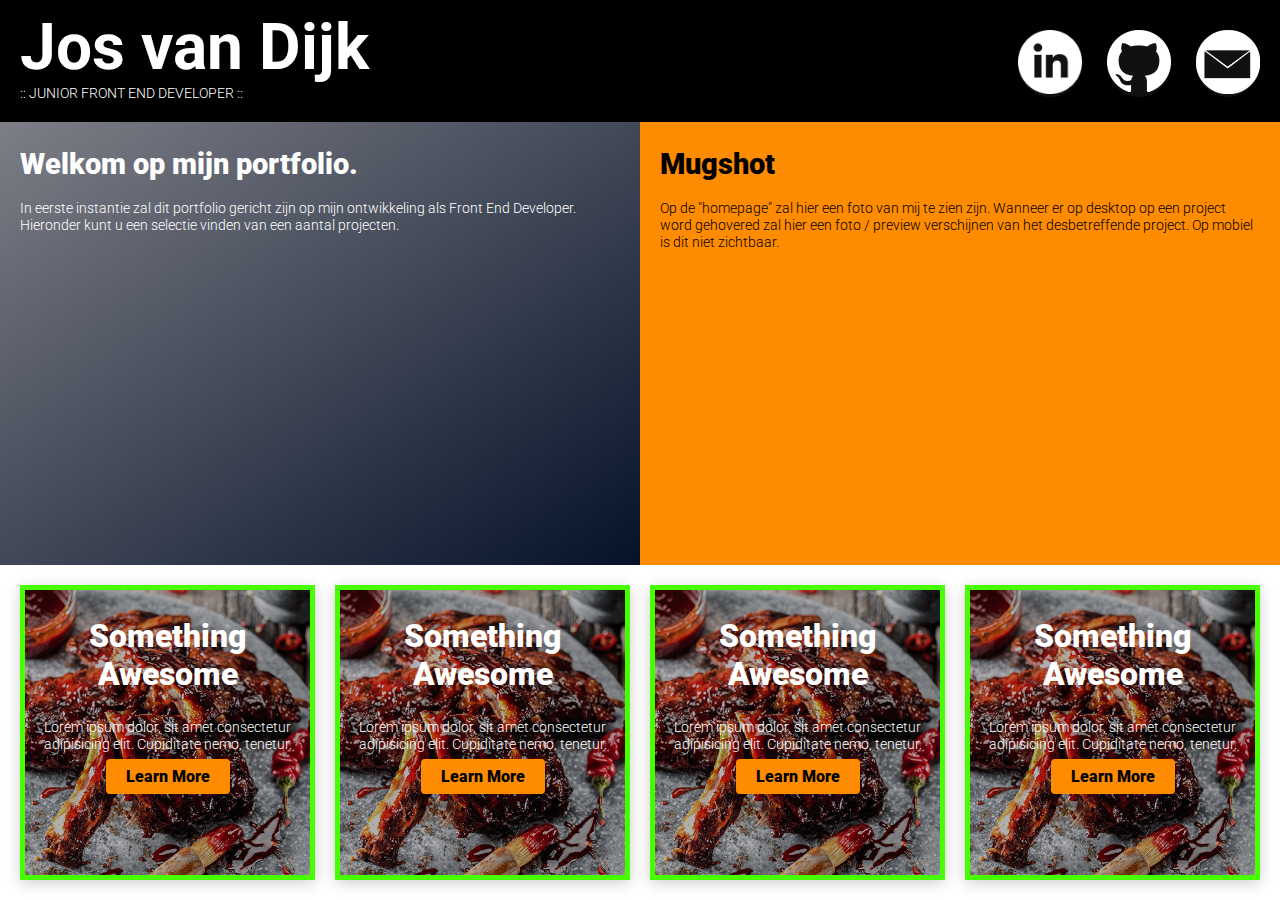
==== index.html @ 9aec27dd "fixed some errors with responsive squares" ====
<!DOCTYPE html>
<html>
  <head>
    <meta charset="UTF-8">
    <meta name="viewport" content="width=device-width, initial-scale=1">
    <link rel="stylesheet" type="text/css" href="style.css" />
    <script defer src="script.js"></script>
    <title>Portfolio GRID CSS</title>
    <link rel="preconnect" href="https://fonts.googleapis.com">
    <link rel="preconnect" href="https://fonts.gstatic.com" crossorigin>
    <link href="https://fonts.googleapis.com/css2?family=Roboto:wght@100;300;400;500;700;900&display=swap" rel="stylesheet">
  </head>

  <body>

    <div class="portfolio-container">

      <div class="name">
          <h1>Jos van Dijk</h1>
          <p>:: Junior Front End Developer ::</p>
      </div>

      <div class="contact">

        <div class="contact-container">

          <div class="icon linkedin">
            <a href="https://www.linkedin.com/in/josvandijk79/" target="blank_"><img src="images\LinkedInWhite.png" alt="LinkedIN" style="width:64px;height:64px;"></a>
          </div>

          <div class="icon github">
            <a href="https://github.com/stickstaart" target="blank_"><img src="images\GitHub_logo\GitHub-Mark-Light-64px.png" alt="GitHub_logo"></a>
          </div>

          <div class="icon mail">
            <a href="mailto:jzvndk@gmail.com" target="blank_"><img src="images\ContactMe.png" alt="ContactMe" style="width:64px;height:64px"></a>
          </div>

        </div>
        
      </div>
      <div class="main1">
        <h1>Welkom op mijn portfolio.</h1>
        <p>In eerste instantie zal dit portfolio gericht zijn op mijn ontwikkeling als Front End Developer. Hieronder kunt u een selectie vinden van een aantal projecten.</p>
      </div>

      <div class="main2">
        <h1>Mugshot</h1>
        <p>Op de "homepage" zal hier een foto van mij te zien zijn. Wanneer er op desktop op een project word gehovered zal hier een foto / preview verschijnen van het desbetreffende project. Op mobiel is dit niet zichtbaar.</p>
      </div>

      <div class="projects">
        <div class="projects-container">

          <div class="project project1">
            <div class="project-content">
              <h2 class="project-title">Something Awesome</h2>
              <p class="project-body">Lorem ipsum dolor, sit amet consectetur adipisicing elit. Cupiditate nemo, tenetur.</p>
              <a href="#" class="button">Learn More</a>
            </div>
          </div>

          <div class="project project2">
            <div class="project-content">
              <h2 class="project-title">Something Awesome</h2>
              <p class="project-body">Lorem ipsum dolor, sit amet consectetur adipisicing elit. Cupiditate nemo, tenetur.</p>
              <a href="#" class="button">Learn More</a>
            </div>
          </div>

          <div class="project project3">
            <div class="project-content">
              <h2 class="project-title">Something Awesome</h2>
              <p class="project-body">Lorem ipsum dolor, sit amet consectetur adipisicing elit. Cupiditate nemo, tenetur.</p>
              <a href="#" class="button">Learn More</a>
            </div>
          </div>

          <div class="project project4">
            <div class="project-content">
              <h2 class="project-title">Something Awesome</h2>
              <p class="project-body">Lorem ipsum dolor, sit amet consectetur adipisicing elit. Cupiditate nemo, tenetur.</p>
              <a href="#" class="button">Learn More</a>
            </div>
          </div>
          
        </div>

      </div>

    </div>

  </body>
</html>
---- style.css ----
body {
  margin: 0;
  font-family: 'Roboto', sans-serif;
  font-size: 10pt;
}

.portfolio-container {
  width: 100%;
  height: 100vh;
  display: grid;
  grid-template-columns: 1fr; 
  grid-template-rows: 1fr 1fr 4fr 4fr; 
  grid-template-areas:
  "name"
  "contact"
  "main1"
  "projects"
  ;
  grid-gap: 0px;
}

.name {
  grid-area: name;
  background-color: black ;
}

.name h1 {
  color: white;
  margin-top: 10px;
  display: flex;
  font-size: 4rem;
  justify-content: center;
  margin-bottom: 0px;
  font-weight: 700;
}

.name p {
  text-transform: uppercase;
  color: white;
  margin-top: 0;
  margin-bottom: 5px;
  display: flex;
  font-size: .9rem;
  justify-content: center;
  font-weight: 300;
}

.contact {
  grid-area: contact;
  background-color: black;
}

.contact-container {
  margin: 20px;
  display: flex;
  justify-content: space-evenly;
  background-color: black;
}

.icon {
  border: none;
  outline: none;
  color: #fff;
  background: #111;
  cursor: pointer;
  position: relative;
  z-index: 0;
  border-radius: 50%;
}

.icon:before {
  content: '';
  background: linear-gradient(45deg, #ff0000, #ff7300, #fffb00, #48ff00, #00ffd5, #002bff, #7a00ff, #ff00c8, #ff0000);
  position: absolute;
  top: -2px;
  left: -2px;
  background-size: 400%;
  z-index: -1;
  filter: blur(5px);
  width: calc(100% + 4px);
  height: calc(100% + 2px);
  animation: glowing 20s linear infinite;
  opacity: 0;
  transition: opacity .3s ease-in-out;
  border-radius: 50%;
}

.icon:active {
  color: #000
}

.icon:active:after {
  background: transparent;
}

.icon:hover:before {
  opacity: 1;
}

.icon:after {
  z-index: -1;
  content: '';
  position: absolute;
  width: 100%;
  height: 95%;
  background: #111;
  left: 0;
  top: 0;
  border-radius: 50%;
}

@keyframes glowing {
  0% { background-position: 0 0; }
  50% { background-position: 400% 0; }
  100% { background-position: 0 0; }
}

.main1 {
  padding: 20px;
  grid-area: main1;
  background-image: linear-gradient(to top left, rgb(5, 18, 41) , rgb(125, 126, 134));
}

.main1 h1 {
  margin-top: 5px;
  color: white;
  display: flex;
  font-size: 1.8rem;
  justify-content: center;
  font-weight: 900;
}

.main1 p {
  color: white;
  display: flex;
  font-size: .9rem;
  justify-content: center;
  text-align: center;
  font-weight: 300;
}

.main2 {
  padding: 20px;
  display: none;
  grid-area: main2;
  background-color: darkorange;
}

.projects {
  grid-area: projects;
  background-color: WHITE;
  

}
.projects-container {
  display: flex;
  flex-wrap: wrap;
}

.project {
  position: relative;
  box-shadow: 0px 3px 15px rgba(0,0,0,0.2);
  flex: 1 1 calc(100% - 10px);
  margin: 20px;
  background: #E9D2FF;
  background-color: rgba(0, 0, 0, 0.3);
  background-blend-mode: multiply;
  background-image: url("images/650gr-ribs.png");
  background-position: center;
  background-repeat: no-repeat;
  background-size: cover;
  transition: transform 500ms ease;
  border-radius: 5px;
}

.project-content {
  border: 5px solid #48ff00;
  color: white;
  position: absolute;
  width: calc(100% - 10px);
  height: calc(100% - 10px);
  text-align: center;
}

.project:hover {
  background-color: rgba(0, 0, 0, 0.8);
  background-blend-mode: multiply;
  transform: scale(1.05)
}

.project:after{
  content: '';
  display: block;
  padding-bottom: 100%;
}

.project2,
.project3,
.project4 {
  margin-top: 0px;
}

.project-title {
  font-weight: 900;
  font-size: 2rem;
}

.project-body {
  font-weight: 300;
  font-size: 0.9rem;
}

.button {
  font-weight: 900;
  font-size: 1rem;
  padding: 0.5em 1.25em;
  border-radius: .25em;
  background-color: darkorange;
  color: black;
  text-decoration: none;
  width: 150px;
  justify-content: center;
}

@media screen and (min-width: 600px) {

  .portfolio-container {
    grid-template-columns: 1fr 1fr; 
    grid-template-rows: 1fr 1fr 4fr 4fr; 
    grid-template-areas:
    "name name"
    "contact contact"
    "main1 main1"
    "projects projects"
    ;
  }

  .project {
    margin: 20px;
    flex: 1 0 calc(41% - 10px);
  }

  .project3,
  .project4 {
    margin-top: 0px;
  }

  .project2,
  .project4 {
    margin-left: 0px;
  }

}

@media screen and (min-width: 992px) {

  .portfolio-container {
    grid-template-columns: 1fr 1fr 1fr 1fr; 
    grid-template-rows: 1fr 4fr auto; 
    grid-template-areas:
    "name name contact contact"
    "main1 main1 main2 main2"
    "projects projects projects projects"
    ;
  }

  .contact-container {
    justify-content: flex-end;
  }

  .name h1 {
    justify-content: left;
    margin-left: 20px;
  }

  .name p {
    justify-content: left;
    margin-left: 20px;
    margin-bottom: 20px;
  }

  .icon {
    margin-top: 10px;
    margin-left: 25px;
  }

  .main1 h1 {
    justify-content: left;
  }

  .main1 p {
    text-align: left;
  }

  .main2 {
    display: unset;
  }

  .main2 h1 {
    font-weight: 900;
    font-size: 1.8rem;
    margin-top: 5px;
    display: flex;
    justify-content: left;
  }

  .main2 p {
    display: flex;
    text-align: left;
    font-size: .9rem;
    font-weight: 300;
  }

  .project {
    margin: 20px;
    flex: 1 0 calc(21% - 10px);
  }

  .project2,
  .project3,
  .project4 {
    margin-left: 0px;
  }

}
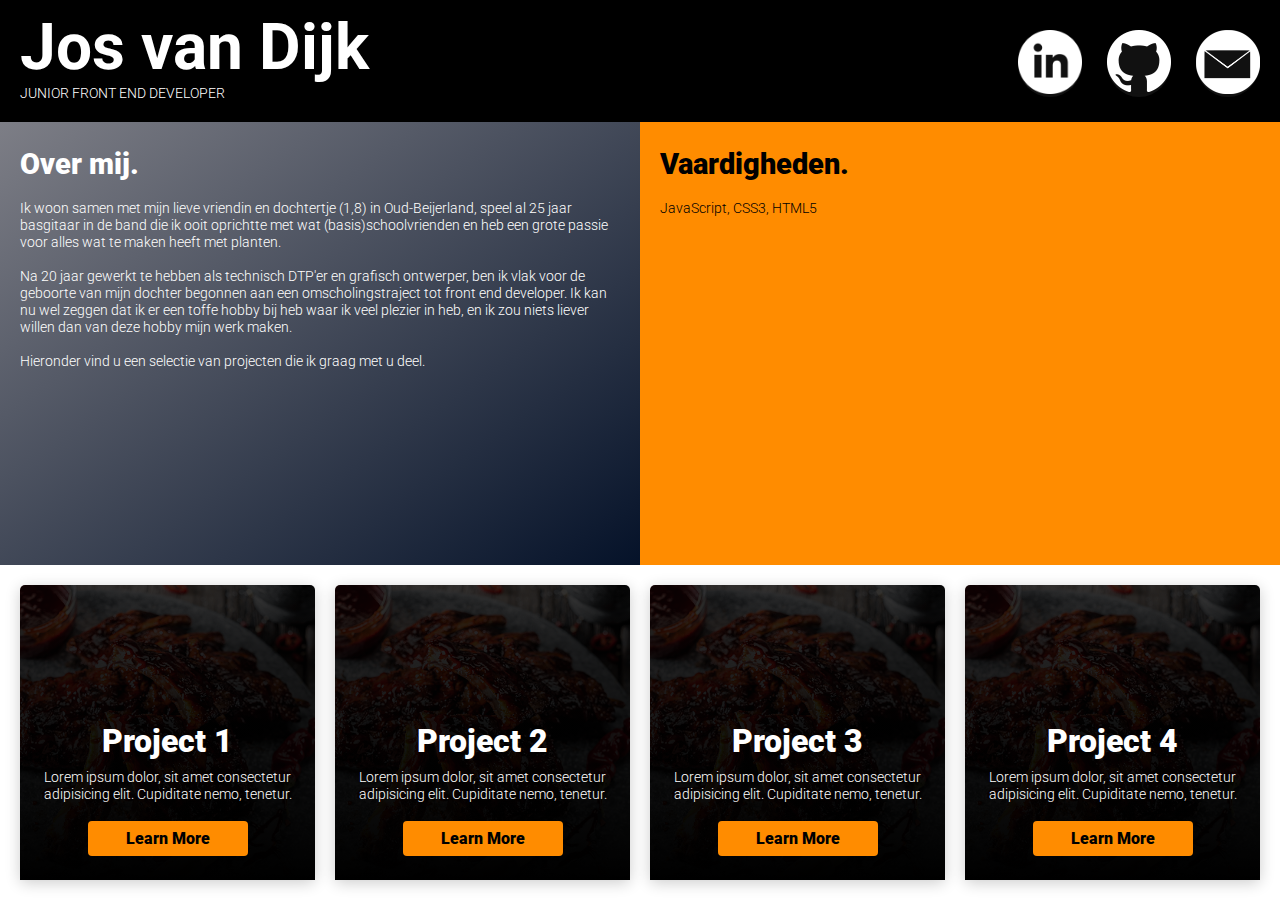
==== commit 58365ba6: "made some changes to project appearance" ====
--- a/index.html
+++ b/index.html
@@ -17,7 +17,7 @@
 
       <div class="name">
           <h1>Jos van Dijk</h1>
-          <p>:: Junior Front End Developer ::</p>
+          <p>Junior Front End Developer</p>
       </div>
 
       <div class="contact">
@@ -40,13 +40,14 @@
         
       </div>
       <div class="main1">
-        <h1>Welkom op mijn portfolio.</h1>
-        <p>In eerste instantie zal dit portfolio gericht zijn op mijn ontwikkeling als Front End Developer. Hieronder kunt u een selectie vinden van een aantal projecten.</p>
+        <h1>Over mij.</h1>
+        <p>Ik woon samen met mijn lieve vriendin en dochtertje (1,8) in Oud-Beijerland, speel al 25 jaar basgitaar in de band die ik ooit oprichtte met wat (basis)schoolvrienden en heb een grote passie voor alles wat te maken heeft met planten.<br><br>Na 20 jaar gewerkt te hebben als technisch DTP'er en grafisch ontwerper, ben ik vlak voor de geboorte van mijn dochter begonnen aan een omscholingstraject tot front end developer. Ik kan nu wel zeggen dat ik er een toffe hobby bij heb waar ik veel plezier in heb, en ik zou niets liever willen dan van deze hobby mijn werk maken.<br><br>Hieronder vind u een selectie van projecten die ik graag met u deel.
+        </p>
       </div>
 
       <div class="main2">
-        <h1>Mugshot</h1>
-        <p>Op de "homepage" zal hier een foto van mij te zien zijn. Wanneer er op desktop op een project word gehovered zal hier een foto / preview verschijnen van het desbetreffende project. Op mobiel is dit niet zichtbaar.</p>
+        <h1>Vaardigheden.</h1>
+        <p>JavaScript, CSS3, HTML5</p>
       </div>
 
       <div class="projects">
@@ -54,33 +55,33 @@
 
           <div class="project project1">
             <div class="project-content">
-              <h2 class="project-title">Something Awesome</h2>
+              <h2 class="project-title">Project 1</h2>
               <p class="project-body">Lorem ipsum dolor, sit amet consectetur adipisicing elit. Cupiditate nemo, tenetur.</p>
-              <a href="#" class="button">Learn More</a>
+              <a href="https://www.disturbance.nl" target="_blank" class="button">Learn More</a>
             </div>
           </div>
 
           <div class="project project2">
             <div class="project-content">
-              <h2 class="project-title">Something Awesome</h2>
+              <h2 class="project-title">Project 2</h2>
               <p class="project-body">Lorem ipsum dolor, sit amet consectetur adipisicing elit. Cupiditate nemo, tenetur.</p>
-              <a href="#" class="button">Learn More</a>
+              <a href="https://www.disturbance.nl" target="_blank" class="button">Learn More</a>
             </div>
           </div>
 
           <div class="project project3">
             <div class="project-content">
-              <h2 class="project-title">Something Awesome</h2>
+              <h2 class="project-title">Project 3</h2>
               <p class="project-body">Lorem ipsum dolor, sit amet consectetur adipisicing elit. Cupiditate nemo, tenetur.</p>
-              <a href="#" class="button">Learn More</a>
+              <a href="https://www.disturbance.nl" target="_blank" class="button">Learn More</a>
             </div>
           </div>
 
           <div class="project project4">
             <div class="project-content">
-              <h2 class="project-title">Something Awesome</h2>
+              <h2 class="project-title">Project 4</h2>
               <p class="project-body">Lorem ipsum dolor, sit amet consectetur adipisicing elit. Cupiditate nemo, tenetur.</p>
-              <a href="#" class="button">Learn More</a>
+              <a href="https://www.disturbance.nl" target="_blank" class="button">Learn More</a>
             </div>
           </div>
           
--- a/style.css
+++ b/style.css
@@ -66,6 +66,11 @@
   position: relative;
   z-index: 0;
   border-radius: 50%;
+  transition: transform 500ms ease;
+}
+
+.icon:hover {
+  transform: scale(1.05);
 }
 
 .icon:before {
@@ -174,18 +179,26 @@
 }
 
 .project-content {
-  border: 5px solid #48ff00;
+  display: flex;
+  flex-direction: column;
   color: white;
   position: absolute;
-  width: calc(100% - 10px);
-  height: calc(100% - 10px);
+  /* width: calc(100% - 10px);
+  height: calc(100% - 10px); */
+  width: 100%;
+  height: 100%;
   text-align: center;
+  flex: 1;
+  background: linear-gradient(
+    hsl(0 0% 0% / 0),
+    hsl(20 0% 0% / 0.3) 20%,
+    hsl(0 0% 0% / 1) )
 }
 
 .project:hover {
-  background-color: rgba(0, 0, 0, 0.8);
-  background-blend-mode: multiply;
-  transform: scale(1.05)
+  background-color: rgba(252, 249, 249, 0.8);
+  background-blend-mode: normal;
+  transform: scale(1.03)
 }
 
 .project:after{
@@ -197,20 +210,26 @@
 .project2,
 .project3,
 .project4 {
+  
   margin-top: 0px;
 }
 
 .project-title {
+  margin-top: auto;
+  margin-bottom: 0.5rem;
   font-weight: 900;
   font-size: 2rem;
 }
 
 .project-body {
+  margin-top: 0.1rem;
+  margin-bottom: 1.1rem;
   font-weight: 300;
   font-size: 0.9rem;
 }
 
 .button {
+  margin-bottom: 1.5rem;
   font-weight: 900;
   font-size: 1rem;
   padding: 0.5em 1.25em;
@@ -218,8 +237,13 @@
   background-color: darkorange;
   color: black;
   text-decoration: none;
-  width: 150px;
-  justify-content: center;
+  width: 120px;
+  align-self: center;
+}
+
+.button:hover,
+.button:focus {
+  background-color: white;
 }
 
 @media screen and (min-width: 600px) {
@@ -238,6 +262,7 @@
   .project {
     margin: 20px;
     flex: 1 0 calc(41% - 10px);
+    background-color: rgba(0, 0, 0, 0.8);
   }
 
   .project3,
@@ -314,6 +339,8 @@
   .project {
     margin: 20px;
     flex: 1 0 calc(21% - 10px);
+    background-color: rgba(0, 0, 0, 0.8);
+    
   }
 
   .project2,
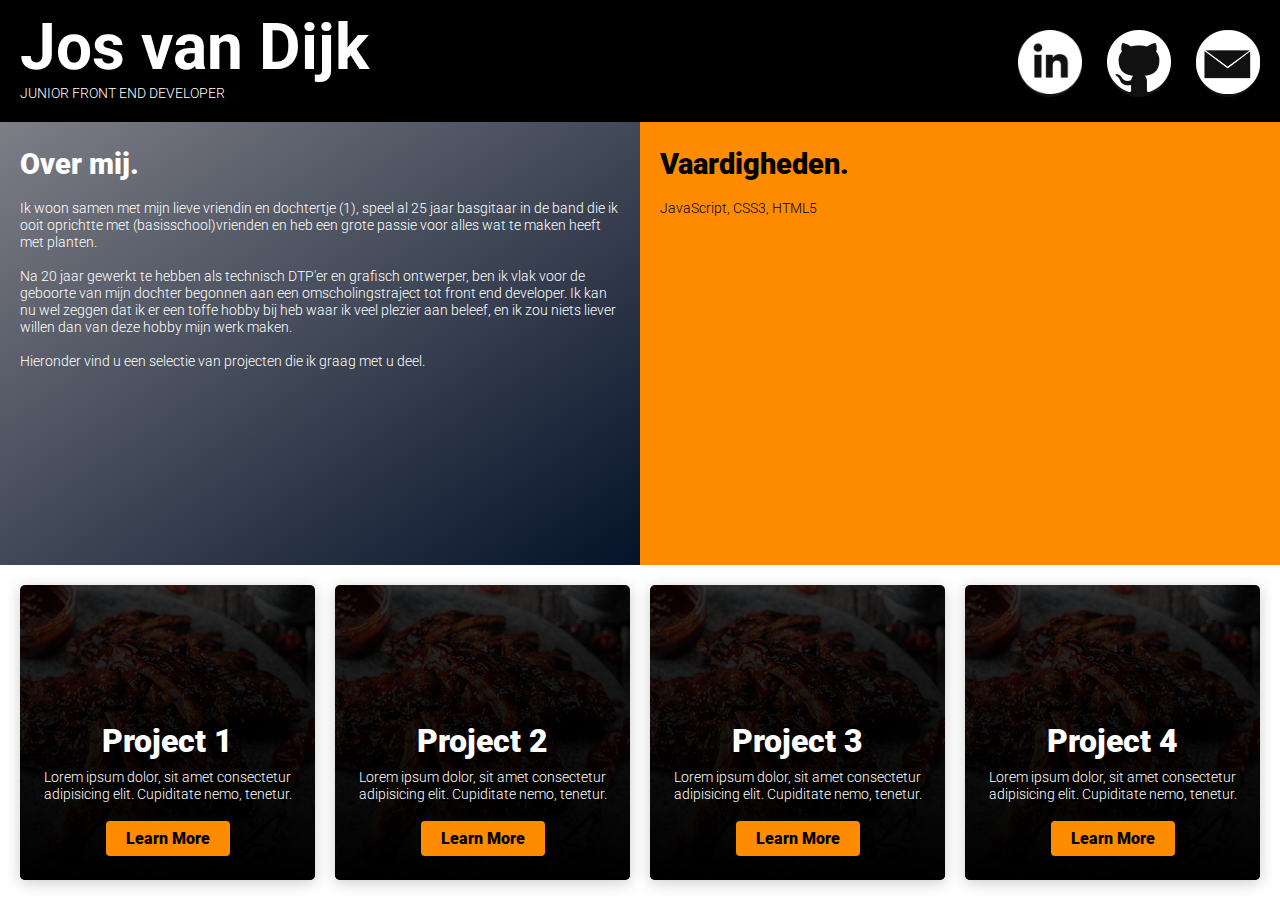
==== commit 9f52e6d6: "CSS styling: transform effects on projects" ====
--- a/index.html
+++ b/index.html
@@ -41,7 +41,7 @@
       </div>
       <div class="main1">
         <h1>Over mij.</h1>
-        <p>Ik woon samen met mijn lieve vriendin en dochtertje (1,8) in Oud-Beijerland, speel al 25 jaar basgitaar in de band die ik ooit oprichtte met wat (basis)schoolvrienden en heb een grote passie voor alles wat te maken heeft met planten.<br><br>Na 20 jaar gewerkt te hebben als technisch DTP'er en grafisch ontwerper, ben ik vlak voor de geboorte van mijn dochter begonnen aan een omscholingstraject tot front end developer. Ik kan nu wel zeggen dat ik er een toffe hobby bij heb waar ik veel plezier in heb, en ik zou niets liever willen dan van deze hobby mijn werk maken.<br><br>Hieronder vind u een selectie van projecten die ik graag met u deel.
+        <p>Ik woon samen met mijn lieve vriendin en dochtertje (1), speel al 25 jaar basgitaar in de band die ik ooit oprichtte met (basisschool)vrienden en heb een grote passie voor alles wat te maken heeft met planten.<br><br>Na 20 jaar gewerkt te hebben als technisch DTP'er en grafisch ontwerper, ben ik vlak voor de geboorte van mijn dochter begonnen aan een omscholingstraject tot front end developer. Ik kan nu wel zeggen dat ik er een toffe hobby bij heb waar ik veel plezier aan beleef, en ik zou niets liever willen dan van deze hobby mijn werk maken.<br><br>Hieronder vind u een selectie van projecten die ik graag met u deel.
         </p>
       </div>
 
--- a/style.css
+++ b/style.css
@@ -176,6 +176,7 @@
   background-size: cover;
   transition: transform 500ms ease;
   border-radius: 5px;
+  overflow: hidden;
 }
 
 .project-content {
@@ -192,7 +193,7 @@
   background: linear-gradient(
     hsl(0 0% 0% / 0),
     hsl(20 0% 0% / 0.3) 20%,
-    hsl(0 0% 0% / 1) )
+    hsl(0 0% 0% / 1) );
 }
 
 .project:hover {
@@ -215,10 +216,23 @@
 }
 
 .project-title {
+  /* align-self: center;
+  width: max-content; */
+  position: relative;
   margin-top: auto;
   margin-bottom: 0.5rem;
   font-weight: 900;
   font-size: 2rem;
+}
+
+.project-title::after {
+  content: ""; 
+  position: absolute;
+  height: 2px;
+  left: 0;
+  bottom: -4px;
+  background-color: #ff7300;
+  width: 100%;
 }
 
 .project-body {
@@ -237,7 +251,6 @@
   background-color: darkorange;
   color: black;
   text-decoration: none;
-  width: 120px;
   align-self: center;
 }
 
@@ -275,6 +288,15 @@
     margin-left: 0px;
   }
 
+  .project-title::after {
+    transform: scaleX(0);
+    transition: transform 500ms ease;
+  }
+
+  .project:hover .project-title::after {
+    transform: scaleX(1);
+  }
+
 }
 
 @media screen and (min-width: 992px) {
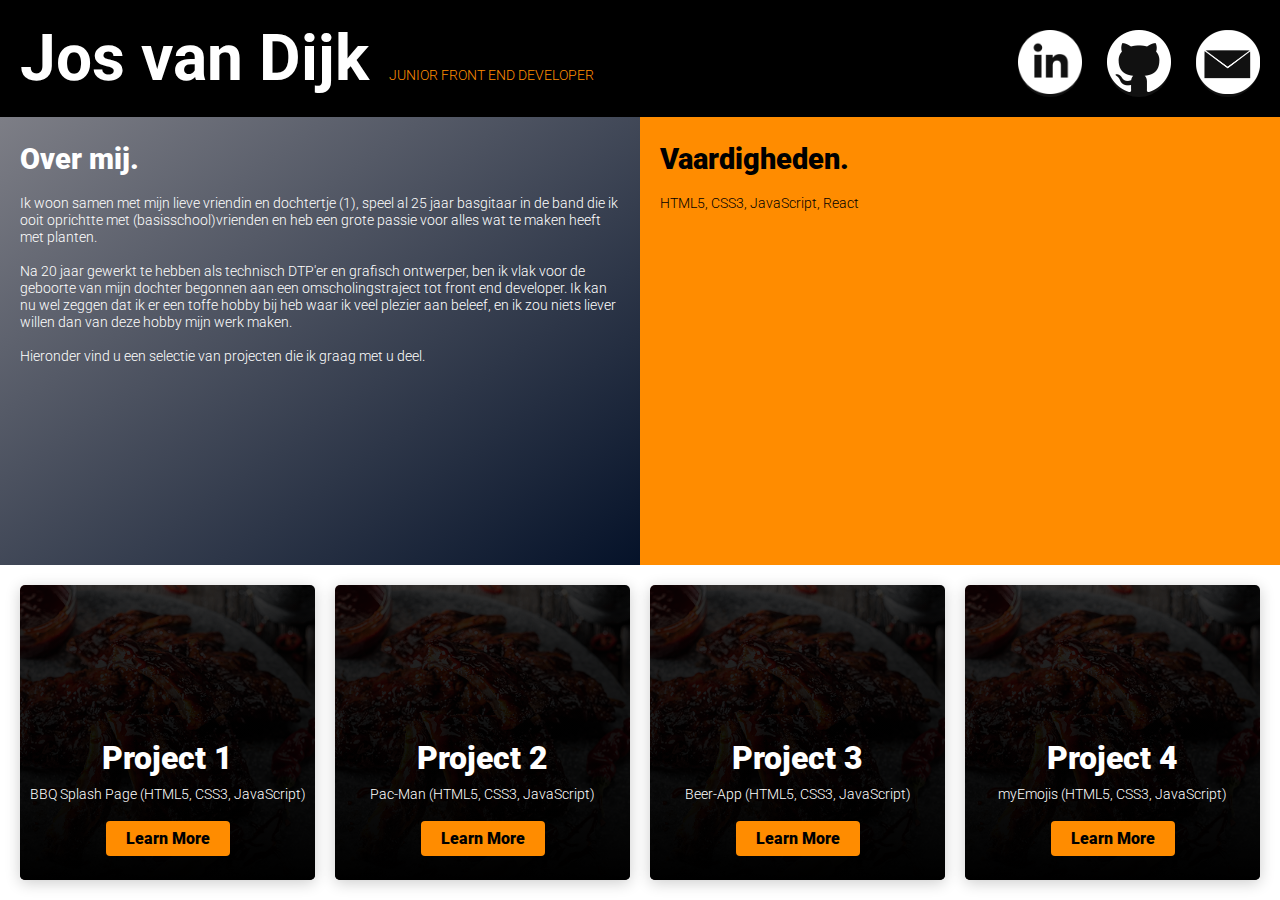
==== commit 2c67eff6: "some CSS styling and added 4 projects" ====
--- a/index.html
+++ b/index.html
@@ -47,7 +47,7 @@
 
       <div class="main2">
         <h1>Vaardigheden.</h1>
-        <p>JavaScript, CSS3, HTML5</p>
+        <p>HTML5, CSS3, JavaScript, React</p>
       </div>
 
       <div class="projects">
@@ -56,32 +56,32 @@
           <div class="project project1">
             <div class="project-content">
               <h2 class="project-title">Project 1</h2>
-              <p class="project-body">Lorem ipsum dolor, sit amet consectetur adipisicing elit. Cupiditate nemo, tenetur.</p>
-              <a href="https://www.disturbance.nl" target="_blank" class="button">Learn More</a>
+              <p class="project-body">BBQ Splash Page (HTML5, CSS3, JavaScript)</p>
+              <a href="BBQ-Splash-Page-HTML-CSS-/index.html" class="button">Learn More</a>
             </div>
           </div>
 
           <div class="project project2">
             <div class="project-content">
               <h2 class="project-title">Project 2</h2>
-              <p class="project-body">Lorem ipsum dolor, sit amet consectetur adipisicing elit. Cupiditate nemo, tenetur.</p>
-              <a href="https://www.disturbance.nl" target="_blank" class="button">Learn More</a>
+              <p class="project-body">Pac-Man (HTML5, CSS3, JavaScript)</p>
+              <a href="Pac-Man/index.html" class="button">Learn More</a>
             </div>
           </div>
 
           <div class="project project3">
             <div class="project-content">
               <h2 class="project-title">Project 3</h2>
-              <p class="project-body">Lorem ipsum dolor, sit amet consectetur adipisicing elit. Cupiditate nemo, tenetur.</p>
-              <a href="https://www.disturbance.nl" target="_blank" class="button">Learn More</a>
+              <p class="project-body">Beer-App (HTML5, CSS3, JavaScript)</p>
+              <a href="Beer-App/index.html" target="_blank" class="button">Learn More</a>
             </div>
           </div>
 
           <div class="project project4">
             <div class="project-content">
               <h2 class="project-title">Project 4</h2>
-              <p class="project-body">Lorem ipsum dolor, sit amet consectetur adipisicing elit. Cupiditate nemo, tenetur.</p>
-              <a href="https://www.disturbance.nl" target="_blank" class="button">Learn More</a>
+              <p class="project-body">myEmojis (HTML5, CSS3, JavaScript)</p>
+              <a href="myEmojis/index.html" target="_blank" class="button">Learn More</a>
             </div>
           </div>
           
--- a/style.css
+++ b/style.css
@@ -36,7 +36,7 @@
 
 .name p {
   text-transform: uppercase;
-  color: white;
+  color: darkorange;
   margin-top: 0;
   margin-bottom: 5px;
   display: flex;
@@ -231,7 +231,7 @@
   height: 2px;
   left: 0;
   bottom: -4px;
-  background-color: #ff7300;
+  background-color: darkorange;
   width: 100%;
 }
 
@@ -305,7 +305,7 @@
     grid-template-columns: 1fr 1fr 1fr 1fr; 
     grid-template-rows: 1fr 4fr auto; 
     grid-template-areas:
-    "name name contact contact"
+    "name name name contact"
     "main1 main1 main2 main2"
     "projects projects projects projects"
     ;
@@ -315,15 +315,24 @@
     justify-content: flex-end;
   }
 
+.name {
+  display: flex;
+}
+
   .name h1 {
+    margin-top: 0px;
     justify-content: left;
     margin-left: 20px;
+    align-self: center;
   }
 
   .name p {
+    margin-top: 0px;
+    margin-bottom: 0px;
     justify-content: left;
     margin-left: 20px;
-    margin-bottom: 20px;
+    margin-top: 67px;
+  
   }
 
   .icon {
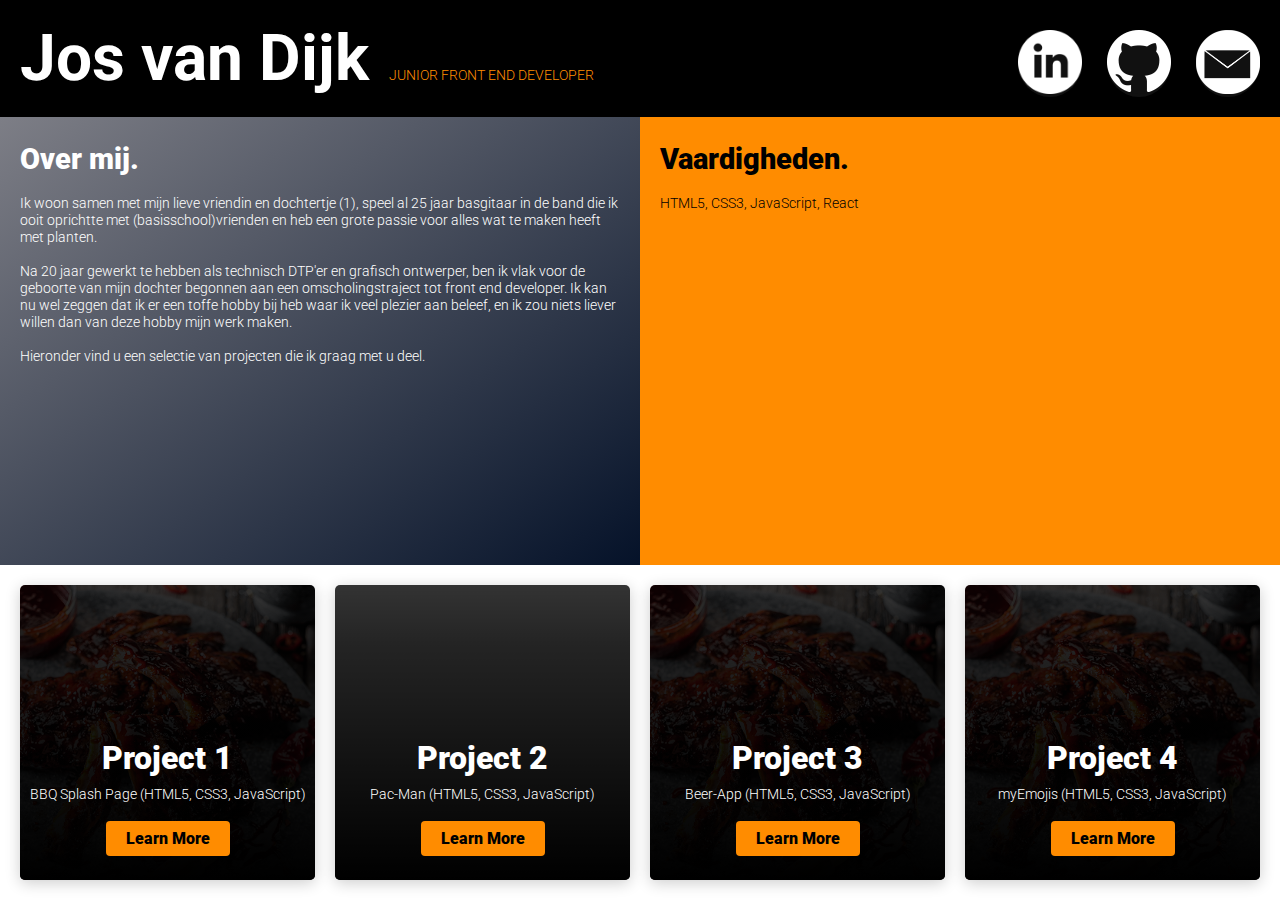
==== commit ef2237f4: "polishing up projects to match portfolio and adding home buttons" ====
--- a/index.html
+++ b/index.html
@@ -73,7 +73,7 @@
             <div class="project-content">
               <h2 class="project-title">Project 3</h2>
               <p class="project-body">Beer-App (HTML5, CSS3, JavaScript)</p>
-              <a href="Beer-App/index.html" target="_blank" class="button">Learn More</a>
+              <a href="Beer-App/index.html" class="button">Learn More</a>
             </div>
           </div>
 
@@ -81,7 +81,7 @@
             <div class="project-content">
               <h2 class="project-title">Project 4</h2>
               <p class="project-body">myEmojis (HTML5, CSS3, JavaScript)</p>
-              <a href="myEmojis/index.html" target="_blank" class="button">Learn More</a>
+              <a href="myEmojis/index.html" class="button">Learn More</a>
             </div>
           </div>
           
--- a/style.css
+++ b/style.css
@@ -179,6 +179,10 @@
   overflow: hidden;
 }
 
+.project2 {
+  background-image: url("Pac-Man/PacScreenShot.png");
+}
+
 .project-content {
   display: flex;
   flex-direction: column;
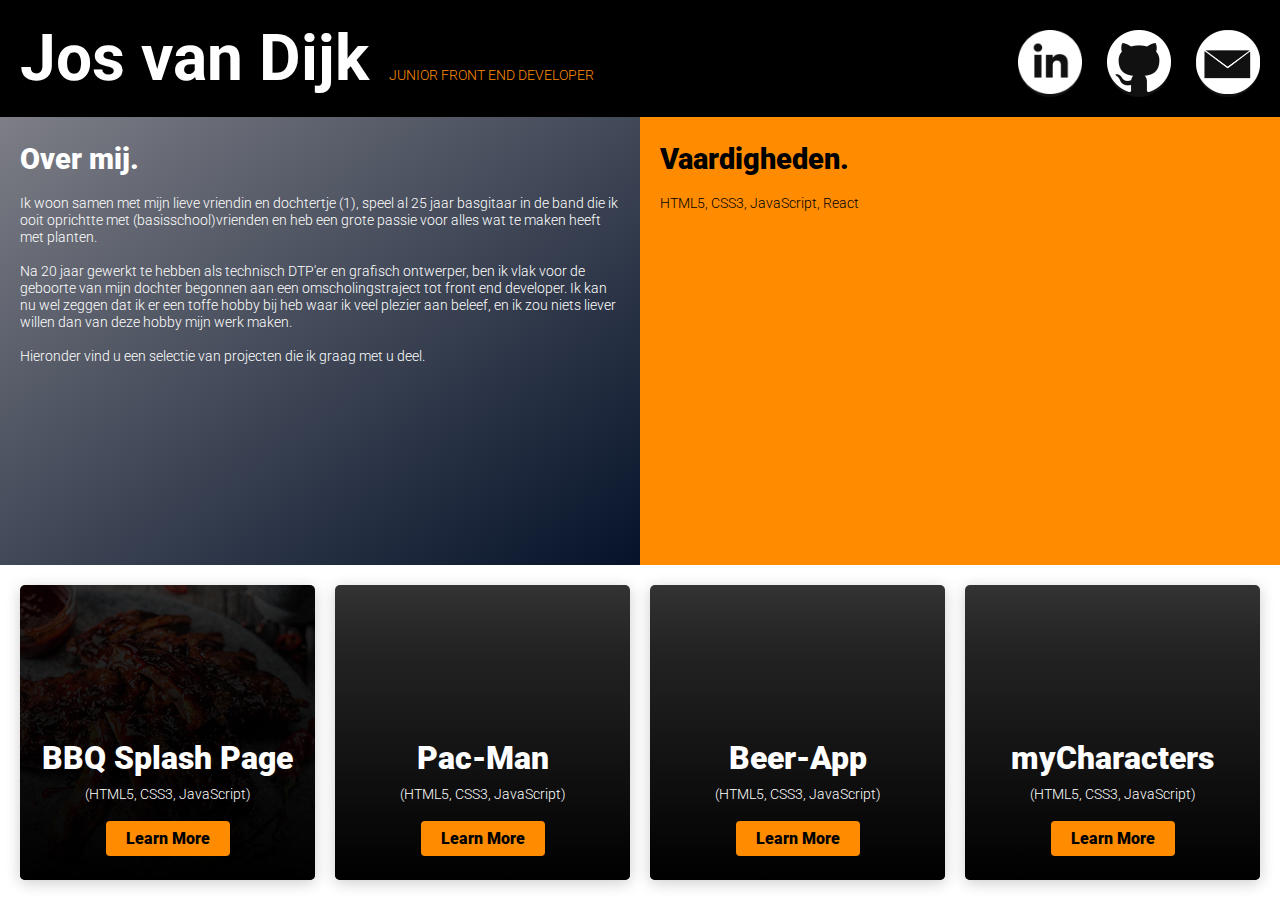
==== commit 1dff5ea5: "some work on making projects look better" ====
--- a/index.html
+++ b/index.html
@@ -55,33 +55,33 @@
 
           <div class="project project1">
             <div class="project-content">
-              <h2 class="project-title">Project 1</h2>
-              <p class="project-body">BBQ Splash Page (HTML5, CSS3, JavaScript)</p>
+              <h2 class="project-title">BBQ Splash Page</h2>
+              <p class="project-body">(HTML5, CSS3, JavaScript)</p>
               <a href="BBQ-Splash-Page-HTML-CSS-/index.html" class="button">Learn More</a>
             </div>
           </div>
 
           <div class="project project2">
             <div class="project-content">
-              <h2 class="project-title">Project 2</h2>
-              <p class="project-body">Pac-Man (HTML5, CSS3, JavaScript)</p>
+              <h2 class="project-title">Pac-Man</h2>
+              <p class="project-body">(HTML5, CSS3, JavaScript)</p>
               <a href="Pac-Man/index.html" class="button">Learn More</a>
             </div>
           </div>
 
           <div class="project project3">
             <div class="project-content">
-              <h2 class="project-title">Project 3</h2>
-              <p class="project-body">Beer-App (HTML5, CSS3, JavaScript)</p>
+              <h2 class="project-title">Beer-App</h2>
+              <p class="project-body">(HTML5, CSS3, JavaScript)</p>
               <a href="Beer-App/index.html" class="button">Learn More</a>
             </div>
           </div>
 
           <div class="project project4">
             <div class="project-content">
-              <h2 class="project-title">Project 4</h2>
-              <p class="project-body">myEmojis (HTML5, CSS3, JavaScript)</p>
-              <a href="myEmojis/index.html" class="button">Learn More</a>
+              <h2 class="project-title">myCharacters</h2>
+              <p class="project-body">(HTML5, CSS3, JavaScript)</p>
+              <a href="myCharacters/index.html" class="button">Learn More</a>
             </div>
           </div>
           
--- a/style.css
+++ b/style.css
@@ -183,6 +183,14 @@
   background-image: url("Pac-Man/PacScreenShot.png");
 }
 
+.project3 {
+  background-image: url("Beer-App/BeerAppSCRSHT.png");
+}
+
+.project4 {
+  background-image: url("myCharacters/myCharactersSCRSHT.png");
+}
+
 .project-content {
   display: flex;
   flex-direction: column;
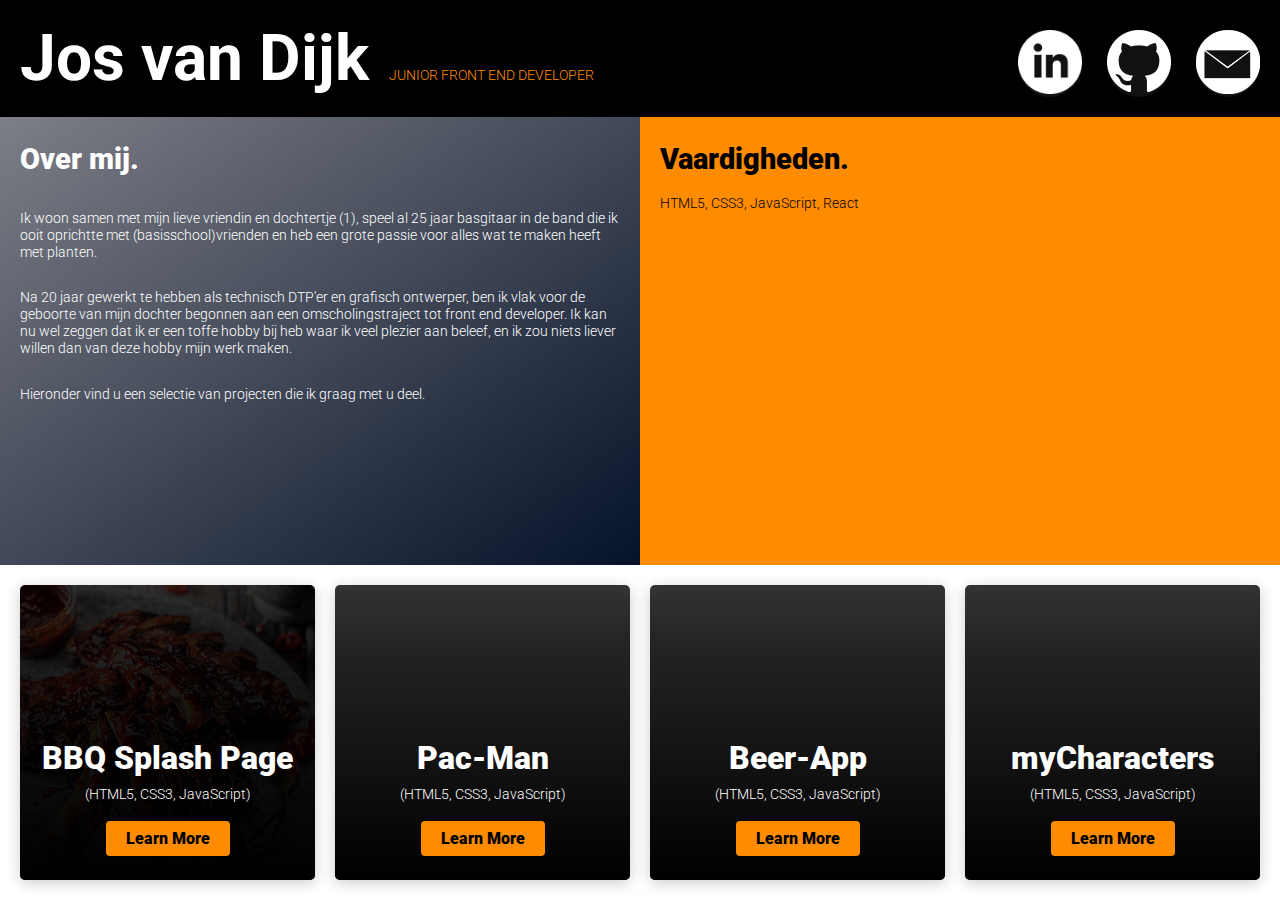
==== commit 6973044d: "made some changes on main text" ====
--- a/index.html
+++ b/index.html
@@ -41,8 +41,9 @@
       </div>
       <div class="main1">
         <h1>Over mij.</h1>
-        <p>Ik woon samen met mijn lieve vriendin en dochtertje (1), speel al 25 jaar basgitaar in de band die ik ooit oprichtte met (basisschool)vrienden en heb een grote passie voor alles wat te maken heeft met planten.<br><br>Na 20 jaar gewerkt te hebben als technisch DTP'er en grafisch ontwerper, ben ik vlak voor de geboorte van mijn dochter begonnen aan een omscholingstraject tot front end developer. Ik kan nu wel zeggen dat ik er een toffe hobby bij heb waar ik veel plezier aan beleef, en ik zou niets liever willen dan van deze hobby mijn werk maken.<br><br>Hieronder vind u een selectie van projecten die ik graag met u deel.
-        </p>
+        <p>Ik woon samen met mijn lieve vriendin en dochtertje (1), speel al 25 jaar basgitaar in de band die ik ooit oprichtte met (basisschool)vrienden en heb een grote passie voor alles wat te maken heeft met planten.</p>
+        <p>Na 20 jaar gewerkt te hebben als technisch DTP'er en grafisch ontwerper, ben ik vlak voor de geboorte van mijn dochter begonnen aan een omscholingstraject tot front end developer. Ik kan nu wel zeggen dat ik er een toffe hobby bij heb waar ik veel plezier aan beleef, en ik zou niets liever willen dan van deze hobby mijn werk maken.</p>
+        <p>Hieronder vind u een selectie van projecten die ik graag met u deel.</p>
       </div>
 
       <div class="main2">
--- a/style.css
+++ b/style.css
@@ -135,11 +135,11 @@
   font-weight: 900;
 }
 
-.main1 p {
+.main1 {
   color: white;
   display: flex;
+  flex-direction: column;
   font-size: .9rem;
-  justify-content: center;
   text-align: center;
   font-weight: 300;
 }
@@ -155,7 +155,6 @@
   grid-area: projects;
   background-color: WHITE;
   
-
 }
 .projects-container {
   display: flex;
@@ -344,7 +343,6 @@
     justify-content: left;
     margin-left: 20px;
     margin-top: 67px;
-  
   }
 
   .icon {
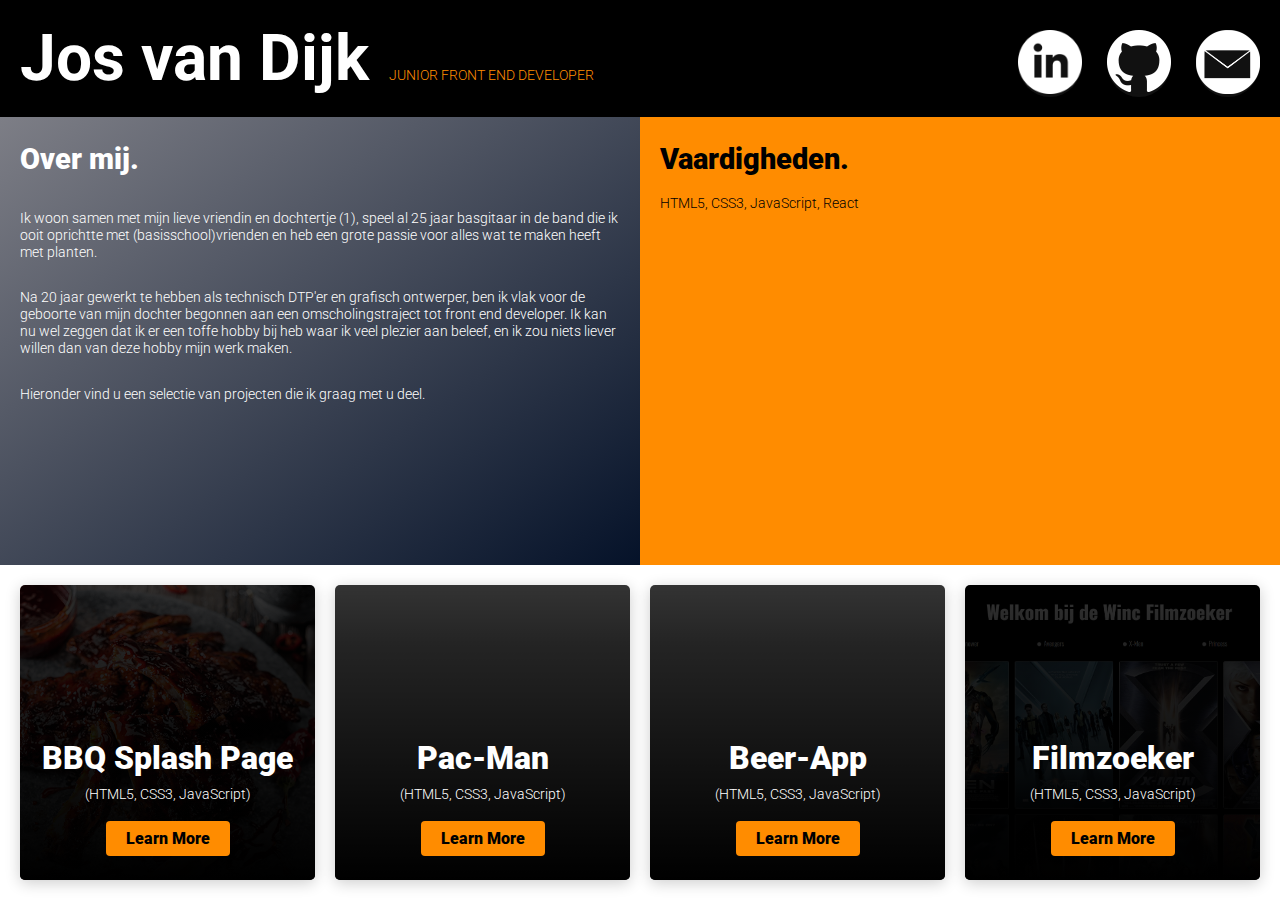
==== commit 5ff3e392: "changed myCharacters project for Filmzoeker" ====
--- a/index.html
+++ b/index.html
@@ -80,9 +80,9 @@
 
           <div class="project project4">
             <div class="project-content">
-              <h2 class="project-title">myCharacters</h2>
+              <h2 class="project-title">Filmzoeker</h2>
               <p class="project-body">(HTML5, CSS3, JavaScript)</p>
-              <a href="myCharacters/index.html" class="button">Learn More</a>
+              <a href="Filmzoeker/index.html" class="button">Learn More</a>
             </div>
           </div>
           
--- a/style.css
+++ b/style.css
@@ -187,7 +187,7 @@
 }
 
 .project4 {
-  background-image: url("myCharacters/myCharactersSCRSHT.png");
+  background-image: url("Filmzoeker/FilmZoekerSCRNSHT.png");
 }
 
 .project-content {
